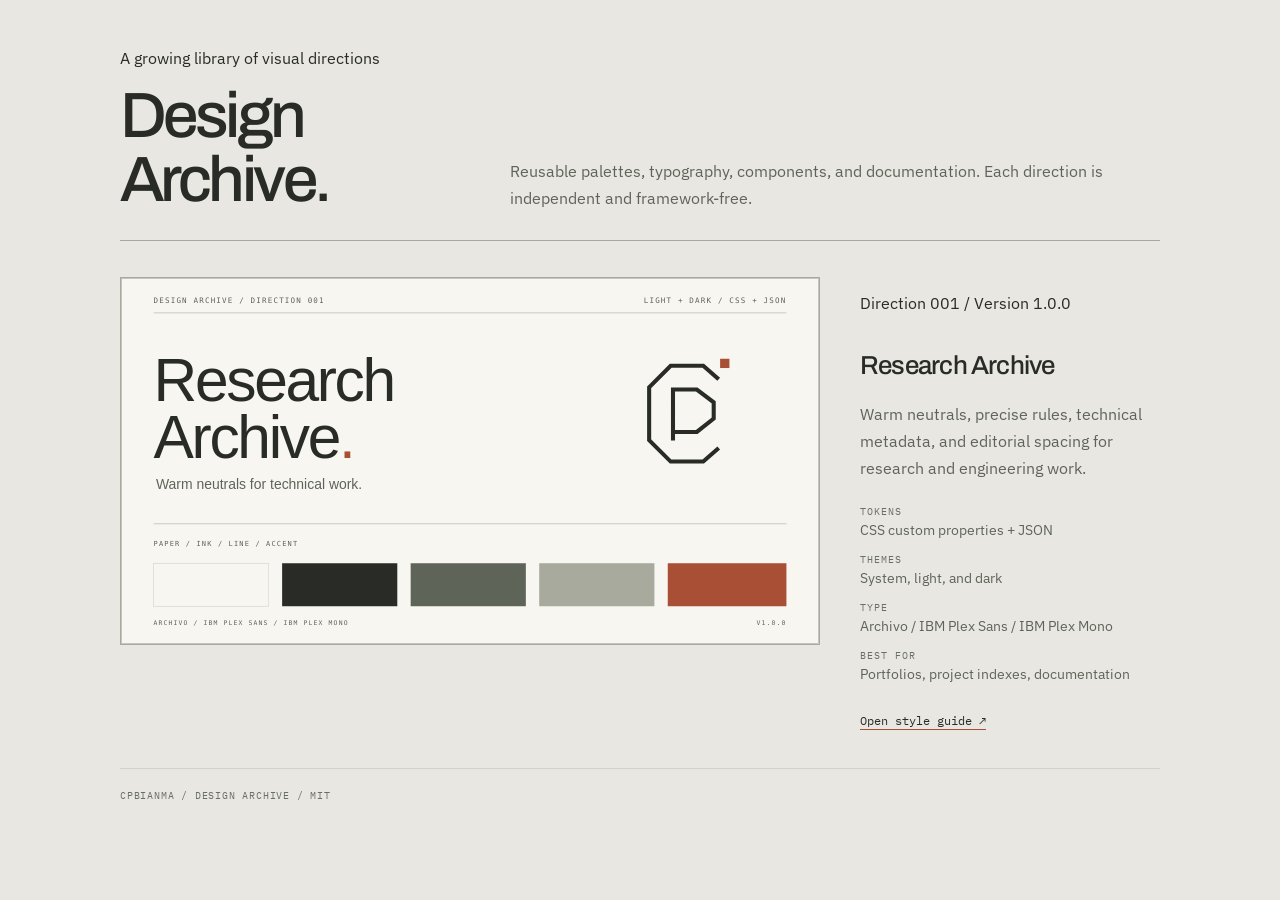
==== index.html @ 976a8772 "Create the Design Archive template collection - document the Research Archive visual direction and r" ====
<!doctype html>
<html lang="en">
<head>
  <meta charset="utf-8">
  <meta name="viewport" content="width=device-width, initial-scale=1">
  <title>Design Archive</title>
  <link rel="preconnect" href="https://fonts.googleapis.com">
  <link rel="preconnect" href="https://fonts.gstatic.com" crossorigin>
  <link rel="stylesheet" href="https://fonts.googleapis.com/css2?family=Archivo:wght@400;500;600&family=IBM+Plex+Mono:wght@400;500&family=IBM+Plex+Sans:wght@400;500;600&display=swap">
  <link rel="stylesheet" href="styles/research-archive/tokens.css">
  <style>
    * { box-sizing: border-box; }
    body { margin: 0; padding: 32px max(16px, 4vw) 64px; background: var(--ra-page); color: var(--ra-ink); font-family: var(--ra-font-body); }
    main { width: min(100%, 1040px); margin-inline: auto; }
    header { display: flex; align-items: end; justify-content: space-between; gap: 32px; padding-bottom: 28px; border-bottom: var(--ra-border-strong); }
    h1 { margin: 8px 0 0; font-family: var(--ra-font-display); font-size: clamp(36px, 7vw, 64px); font-weight: 500; letter-spacing: -.055em; line-height: 1; }
    p { max-width: 65ch; }
    .intro { margin: 0; color: var(--ra-muted); line-height: 1.7; }
    .catalog { display: grid; grid-template-columns: minmax(0, 1.4fr) minmax(240px, .6fr); gap: 40px; padding-top: 36px; }
    .cover { display: block; width: 100%; height: auto; border: var(--ra-border-strong); }
    .details { display: grid; align-content: start; gap: 22px; }
    h2 { margin: 0; font-family: var(--ra-font-display); font-size: 26px; font-weight: 500; letter-spacing: -.03em; }
    dl { display: grid; gap: 14px; margin: 0; }
    dt { color: var(--ra-faint); font-family: var(--ra-font-mono); font-size: 10px; letter-spacing: .1em; text-transform: uppercase; }
    dd { margin: 3px 0 0; color: var(--ra-muted); font-size: 14px; }
    a { color: var(--ra-ink); text-decoration-color: var(--ra-accent); text-underline-offset: 4px; }
    a:focus-visible { outline: 2px solid var(--ra-focus); outline-offset: 4px; }
    .open { display: inline-block; margin-top: 8px; font-family: var(--ra-font-mono); font-size: 12px; }
    footer { margin-top: 40px; padding-top: 20px; border-top: var(--ra-border); color: var(--ra-faint); font-family: var(--ra-font-mono); font-size: 10px; letter-spacing: .08em; }
    @media (max-width: 720px) { header { align-items: start; flex-direction: column; } .catalog { grid-template-columns: 1fr; } }
  </style>
</head>
<body>
  <main>
    <header>
      <div><p class="ra-label">A growing library of visual directions</p><h1>Design Archive.</h1></div>
      <p class="intro">Reusable palettes, typography, components, and documentation. Each direction is independent and framework-free.</p>
    </header>
    <section class="catalog" aria-labelledby="style-name">
      <a href="styles/research-archive/preview.html"><img class="cover" src="styles/research-archive/assets/cover.svg" alt="Research Archive style cover"></a>
      <div class="details">
        <p class="ra-label">Direction 001 / Version 1.0.0</p>
        <h2 id="style-name">Research Archive</h2>
        <p class="intro">Warm neutrals, precise rules, technical metadata, and editorial spacing for research and engineering work.</p>
        <dl>
          <div><dt>Tokens</dt><dd>CSS custom properties + JSON</dd></div>
          <div><dt>Themes</dt><dd>System, light, and dark</dd></div>
          <div><dt>Type</dt><dd>Archivo / IBM Plex Sans / IBM Plex Mono</dd></div>
          <div><dt>Best for</dt><dd>Portfolios, project indexes, documentation</dd></div>
        </dl>
        <a class="open" href="styles/research-archive/preview.html">Open style guide ↗</a>
      </div>
    </section>
    <footer>CPBIANMA / DESIGN ARCHIVE / MIT</footer>
  </main>
</body>
</html>
---- styles/research-archive/tokens.css ----
/* Research Archive · v1.0.0
   Color roles and type decisions for warm, technical editorial interfaces. */
:root {
  color-scheme: light;
  --ra-page: #e8e7e1;
  --ra-paper: #f7f6f0;
  --ra-ink: #292c26;
  --ra-muted: #5f6459;
  --ra-faint: #6a6f64;
  --ra-line: #d2d2c6;
  --ra-line-strong: #a7aa9c;
  --ra-accent: #a94f36;
  --ra-control: #deded4;
  --ra-focus: #a94f36;

  --ra-font-display: "Archivo", "Noto Sans SC", sans-serif;
  --ra-font-body: "IBM Plex Sans", "Noto Sans SC", sans-serif;
  --ra-font-mono: "IBM Plex Mono", "Noto Sans SC", monospace;

  --ra-text-xs: 0.625rem;
  --ra-text-sm: 0.75rem;
  --ra-text-md: 0.875rem;
  --ra-text-lg: 1.125rem;
  --ra-text-xl: 1.5rem;
  --ra-text-display: clamp(2.5rem, 7vw, 3.5rem);

  --ra-space-1: 0.25rem;
  --ra-space-2: 0.5rem;
  --ra-space-3: 0.75rem;
  --ra-space-4: 1rem;
  --ra-space-5: 1.5rem;
  --ra-space-6: 2rem;
  --ra-space-7: 3rem;
  --ra-space-8: 4rem;

  --ra-radius: 0;
  --ra-border: 1px solid var(--ra-line);
  --ra-border-strong: 1px solid var(--ra-line-strong);
  --ra-content: 60rem;
  --ra-reading: 65ch;
  --ra-ease: cubic-bezier(0.32, 0.72, 0, 1);
  --ra-duration: 220ms;
}

@media (prefers-color-scheme: dark) {
  :root:not([data-theme="light"]) {
    color-scheme: dark;
    --ra-page: #151712;
    --ra-paper: #20231c;
    --ra-ink: #e9e9df;
    --ra-muted: #b4b7aa;
    --ra-faint: #a2a797;
    --ra-line: #3c4135;
    --ra-line-strong: #646b58;
    --ra-accent: #d98565;
    --ra-control: #30352a;
    --ra-focus: #d98565;
  }
}

:root[data-theme="dark"] {
  color-scheme: dark;
  --ra-page: #151712;
  --ra-paper: #20231c;
  --ra-ink: #e9e9df;
  --ra-muted: #b4b7aa;
  --ra-faint: #a2a797;
  --ra-line: #3c4135;
  --ra-line-strong: #646b58;
  --ra-accent: #d98565;
  --ra-control: #30352a;
  --ra-focus: #d98565;
}
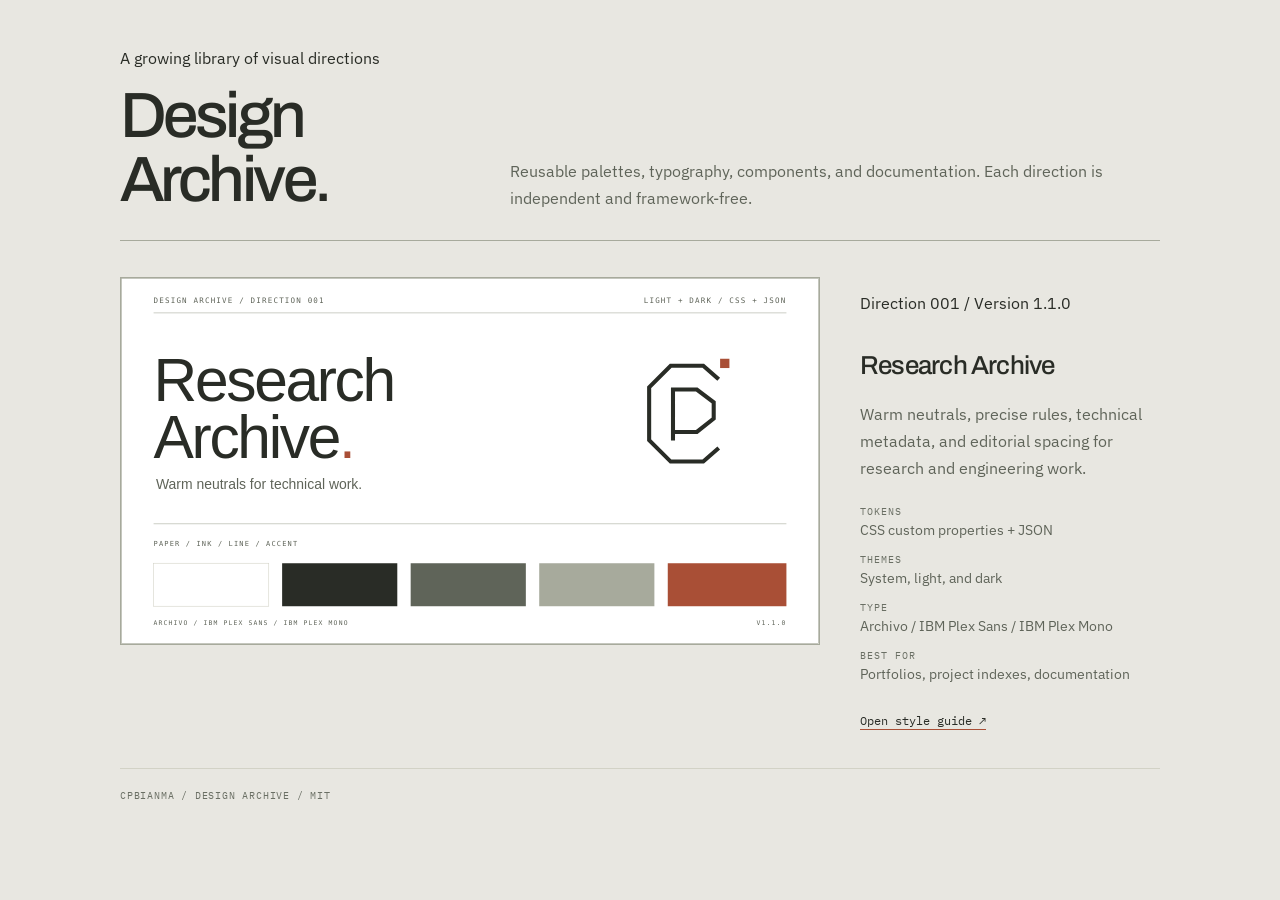
==== commit 67c5af5e: "Align light surfaces with native GitHub backgrounds - separate white paper from the warm information" ====
--- a/index.html
+++ b/index.html
@@ -39,7 +39,7 @@
     <section class="catalog" aria-labelledby="style-name">
       <a href="styles/research-archive/preview.html"><img class="cover" src="styles/research-archive/assets/cover.svg" alt="Research Archive style cover"></a>
       <div class="details">
-        <p class="ra-label">Direction 001 / Version 1.0.0</p>
+        <p class="ra-label">Direction 001 / Version 1.1.0</p>
         <h2 id="style-name">Research Archive</h2>
         <p class="intro">Warm neutrals, precise rules, technical metadata, and editorial spacing for research and engineering work.</p>
         <dl>
--- a/styles/research-archive/tokens.css
+++ b/styles/research-archive/tokens.css
@@ -1,9 +1,10 @@
-/* Research Archive · v1.0.0
+/* Research Archive · v1.1.0
    Color roles and type decisions for warm, technical editorial interfaces. */
 :root {
   color-scheme: light;
   --ra-page: #e8e7e1;
-  --ra-paper: #f7f6f0;
+  --ra-paper: #ffffff;
+  --ra-wash: #f7f6f0;
   --ra-ink: #292c26;
   --ra-muted: #5f6459;
   --ra-faint: #6a6f64;
@@ -47,6 +48,8 @@
     color-scheme: dark;
     --ra-page: #151712;
     --ra-paper: #20231c;
+  --ra-wash: #20231c;
+    --ra-wash: #20231c;
     --ra-ink: #e9e9df;
     --ra-muted: #b4b7aa;
     --ra-faint: #a2a797;
@@ -62,6 +65,7 @@
   color-scheme: dark;
   --ra-page: #151712;
   --ra-paper: #20231c;
+  --ra-wash: #20231c;
   --ra-ink: #e9e9df;
   --ra-muted: #b4b7aa;
   --ra-faint: #a2a797;
